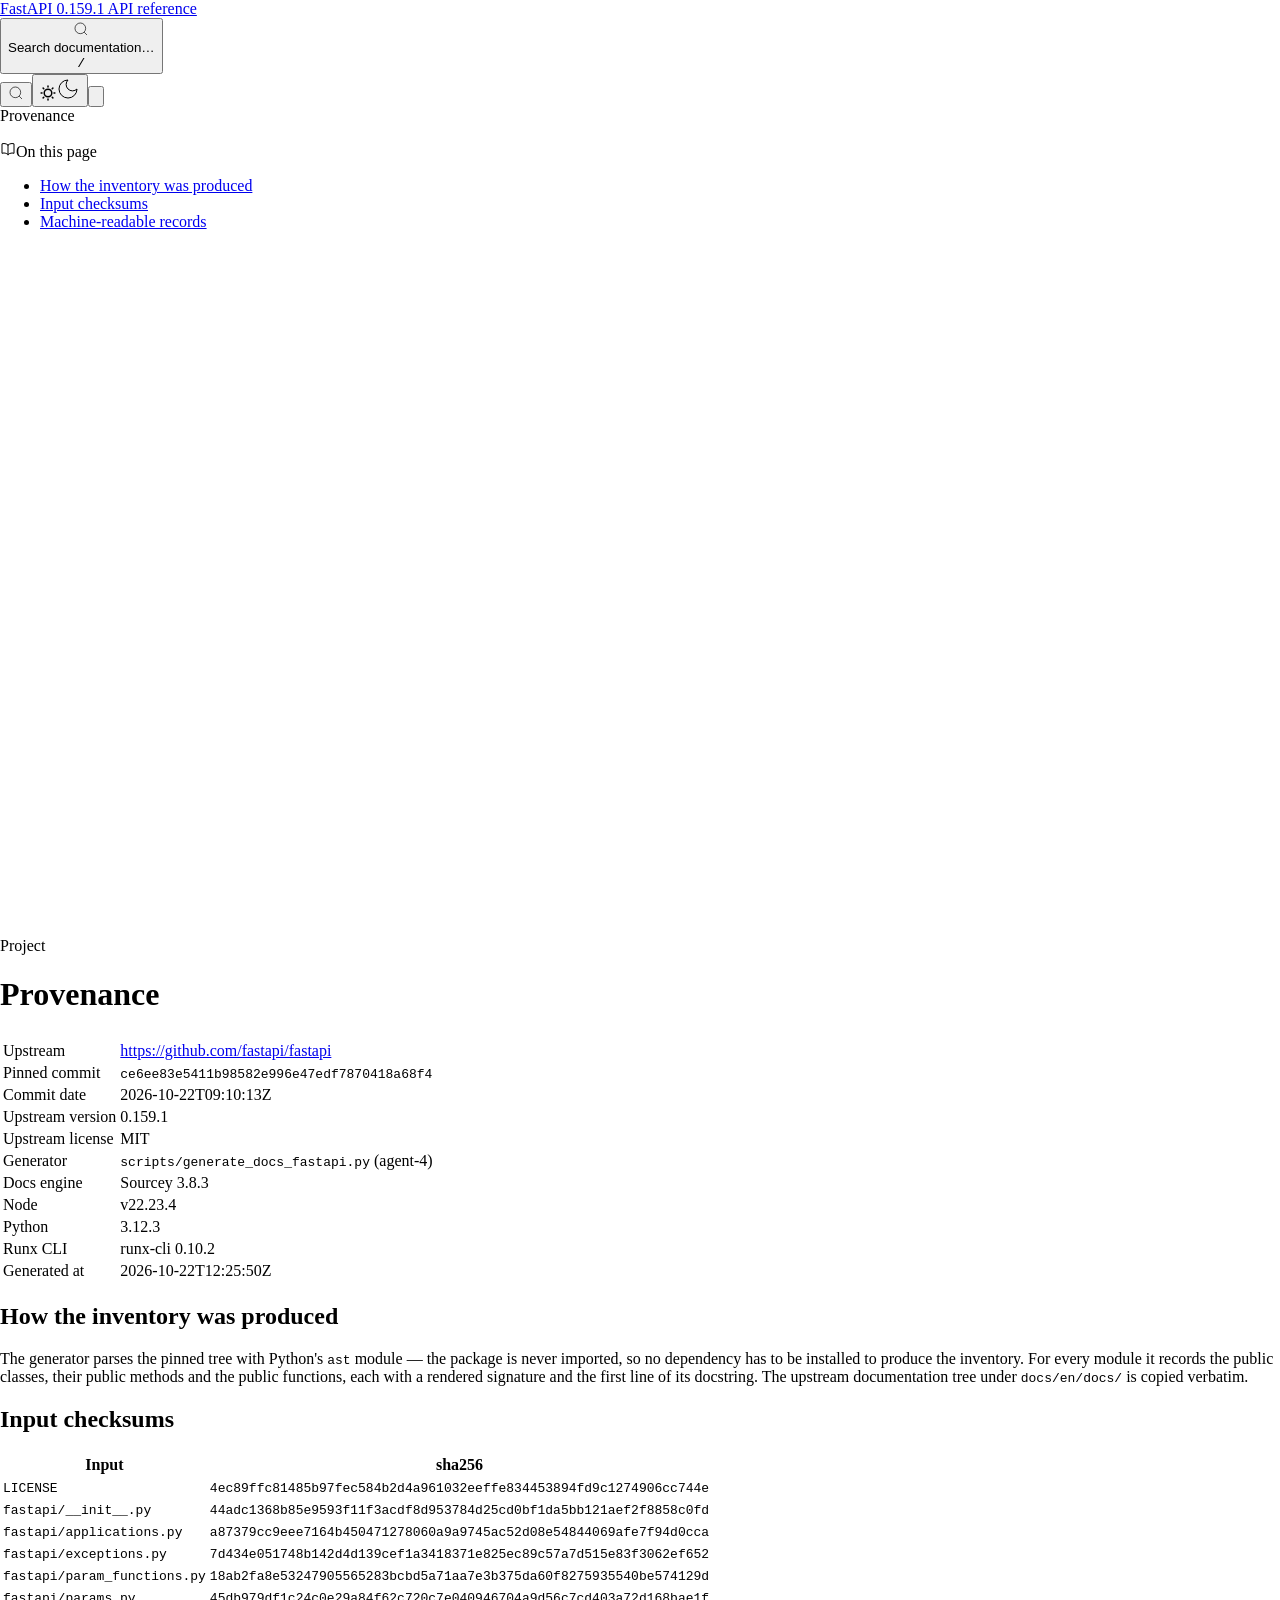
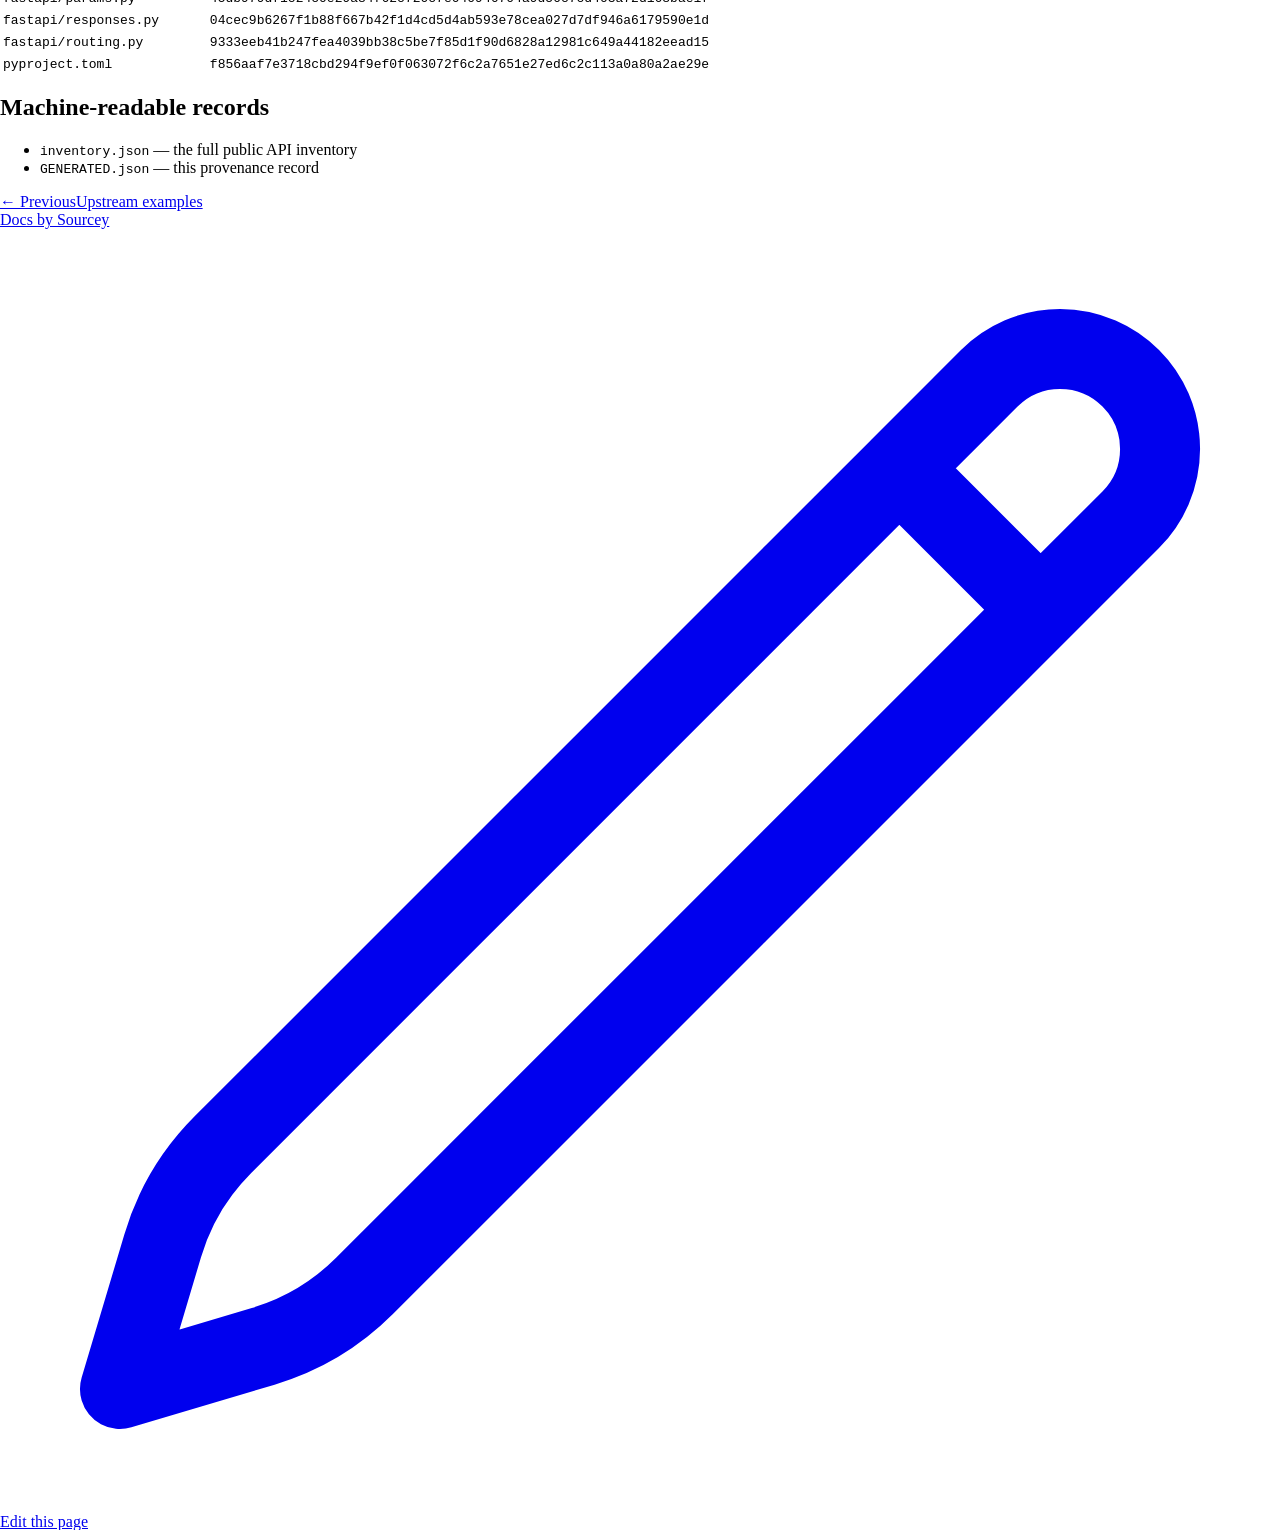
==== docs/provenance/index.html @ 7177ef37 "publish Sourcey build 20261022T122623Z" ====
<!DOCTYPE html>
<html lang="en" dir="ltr"><head><meta charset="utf-8"/><meta name="viewport" content="width=device-width, initial-scale=1"/><title>Provenance - FastAPI 0.159.1 API reference</title><meta name="description" content="The generator parses the pinned tree with Python's ast module — the package is never imported, so no dependency has to be installed to produce the inventory. For every module it records the public classes, their public methods and the public functions, each with a rendered signature and the first line of its docstring. The upstream documentation tree under docs/en/docs/ is copied verbatim."/><script type="application/ld+json">{"@context":"https://schema.org","@type":"BreadcrumbList","itemListElement":[{"@type":"ListItem","position":1,"name":"Documentation","item":"https://asporeteam.github.io/sourcey-docs-fastapi/docs/"},{"@type":"ListItem","position":2,"name":"Provenance","item":"https://asporeteam.github.io/sourcey-docs-fastapi/docs/provenance/"}]}</script><link rel="alternate" hreflang="en" href="https://asporeteam.github.io/sourcey-docs-fastapi/docs/provenance/"/><meta name="generator" content="Sourcey 3.8.3"/><link rel="canonical" href="https://asporeteam.github.io/sourcey-docs-fastapi/docs/provenance/"/><meta property="og:title" content="Provenance - FastAPI 0.159.1 API reference"/><meta property="og:description" content="The generator parses the pinned tree with Python's ast module — the package is never imported, so no dependency has to be installed to produce the inventory. For every module it records the public classes, their public methods and the public functions, each with a rendered signature and the first line of its docstring. The upstream documentation tree under docs/en/docs/ is copied verbatim."/><meta property="og:type" content="website"/><meta property="og:site_name" content="FastAPI 0.159.1 API reference"/><meta property="og:url" content="https://asporeteam.github.io/sourcey-docs-fastapi/docs/provenance/"/><meta property="og:image" content="https://asporeteam.github.io/sourcey-docs-fastapi/_og/docs/provenance/index.png"/><meta property="og:image:width" content="1200"/><meta property="og:image:height" content="630"/><meta property="og:image:type" content="image/png"/><meta name="twitter:card" content="summary_large_image"/><meta name="twitter:title" content="Provenance - FastAPI 0.159.1 API reference"/><meta name="twitter:description" content="The generator parses the pinned tree with Python's ast module — the package is never imported, so no dependency has to be installed to produce the inventory. For every module it records the public classes, their public methods and the public functions, each with a rendered signature and the first line of its docstring. The upstream documentation tree under docs/en/docs/ is copied verbatim."/><meta name="twitter:image" content="https://asporeteam.github.io/sourcey-docs-fastapi/_og/docs/provenance/index.png"/><meta name="sourcey-assets" content="/sourcey-docs-fastapi/"/><meta name="sourcey-search-indexes" content="[&quot;/sourcey-docs-fastapi/_search/context-72cbcbbb591892bb.json&quot;]"/><meta name="sourcey-search-module" content="/sourcey-docs-fastapi/_assets/bac8762bd4a99c91c5ad/sourcey-search.js"/><link rel="alternate" type="text/markdown" href="https://asporeteam.github.io/sourcey-docs-fastapi/docs/provenance/index.md" title="Markdown"/><link rel="describedby" type="text/plain" href="https://asporeteam.github.io/sourcey-docs-fastapi/llms.txt" title="Documentation index"/><link rel="preconnect" href="https://fonts.googleapis.com"/><link rel="preconnect" href="https://fonts.gstatic.com" crossorigin="anonymous"/><link rel="stylesheet" href="https://fonts.googleapis.com/css2?family=Inter:wght@400;500;550;600;650;700;750&amp;display=swap"/><style>
    :root {
      --color-primary: 99 102 241;
      --color-primary-light: 129 140 248;
      --color-primary-dark: 79 70 229;
      --color-primary-ink: 79 70 229;
      --color-background-light: 255 255 255;
      --color-background-dark: 11 12 16;
      
      --font-sans: 'Inter', ui-sans-serif, system-ui, -apple-system, BlinkMacSystemFont, 'Segoe UI', sans-serif;
      --font-mono: ui-monospace, 'SF Mono', 'Cascadia Code', Consolas, 'Liberation Mono', Menlo, monospace;
      --sidebar-width: 18rem;
      --toc-width: 19rem;
      --content-max-width: 44rem;
      --header-height: 7.5rem;
    }
    html:has(#navbar) { scroll-padding-top: var(--header-height); }
    @media (min-width: 1024px) {
      :root { --header-height: 4rem; }
    }
    body { margin: 0; background: rgb(var(--color-background-light)); }
    .dark body { background: rgb(var(--color-background-dark)); }
  </style><script src="/sourcey-docs-fastapi/_assets/bac8762bd4a99c91c5ad/sourcey-theme.js" data-default="system" data-storage-key="sourcey-theme"></script><link rel="stylesheet" href="/sourcey-docs-fastapi/_assets/bac8762bd4a99c91c5ad/sourcey.css"/></head><body id="sourcey" data-sourcey-theme="default"><div id="page" data-sourcey-theme="default" class="relative antialiased text-[rgb(var(--color-gray-500))] dark:text-[rgb(var(--color-gray-400))]"><header id="navbar" class="z-30 fixed lg:sticky top-0 w-full"><div class="navbar-band absolute w-full h-full flex-none border-b border-[rgb(var(--color-gray-200)/0.7)] dark:border-[rgb(var(--color-gray-300)/0.06)] bg-[rgb(var(--color-background-light))] dark:bg-[rgb(var(--color-background-dark))]"></div><div class="max-w-[92rem] mx-auto relative"><div class="sourcey-header-top relative"><div class="sourcey-header-frame flex items-center h-16 min-w-0 mx-4 lg:mx-0"><div class="sourcey-header-top-inner h-full relative flex-1 flex items-center gap-x-4 min-w-0"><div class="sourcey-header-brand flex-1 flex items-center gap-x-4"><a href="/sourcey-docs-fastapi/docs/" class="sourcey-logo select-none inline-block"><span class="text-sm font-semibold text-[rgb(var(--color-gray-900))] dark:text-[rgb(var(--color-gray-200))]">FastAPI 0.159.1 API reference</span></a></div><div class="sourcey-header-search relative hidden lg:flex items-center flex-1 z-20 gap-2"><button id="search-open" type="button" aria-keyshortcuts="/" class="sourcey-search-control group flex pointer-events-auto rounded-[var(--sourcey-control-radius)] w-full items-center text-sm leading-6 h-[var(--sourcey-control-height)] pl-3.5 pr-3 text-[rgb(var(--color-gray-500))] dark:text-[rgb(var(--color-gray-400))] ring-1 ring-[rgb(var(--color-gray-400)/0.3)] hover:ring-[rgb(var(--color-gray-600)/0.3)] dark:ring-[rgb(var(--color-gray-600)/0.3)] dark:hover:ring-[rgb(var(--color-gray-500)/0.3)] justify-between truncate gap-2 min-w-[43px] cursor-pointer bg-[rgb(var(--color-background-light))] dark:bg-[rgb(var(--color-background-dark))] dark:brightness-110 dark:hover:brightness-125"><div class="flex items-center gap-2 min-w-[42px]"><svg xmlns="http://www.w3.org/2000/svg" width="16" height="16" viewBox="0 0 24 24" fill="none" stroke="currentColor" strokeWidth="2" strokeLinecap="round" strokeLinejoin="round" class="min-w-4 flex-none"><circle cx="11" cy="11" r="8"></circle><path d="m21 21-4.3-4.3"></path></svg><div class="truncate min-w-0">Search documentation…</div></div><kbd aria-hidden="true">/</kbd></button></div><div class="sourcey-header-end contents"><div class="sourcey-header-actions flex-1 relative hidden lg:flex items-center ml-auto justify-end"></div><div class="flex items-center gap-1 lg:gap-0"><button id="search-open-mobile" type="button" aria-label="Search" class="text-[rgb(var(--color-gray-500))] w-11 h-11 lg:hidden flex items-center justify-center"><svg xmlns="http://www.w3.org/2000/svg" width="16" height="16" viewBox="0 0 24 24" fill="none" stroke="currentColor" strokeWidth="2" strokeLinecap="round" strokeLinejoin="round" class="min-w-4 flex-none"><circle cx="11" cy="11" r="8"></circle><path d="m21 21-4.3-4.3"></path></svg></button><button id="theme-toggle" type="button" aria-label="Switch to dark mode" data-light-label="Switch to light mode" data-dark-label="Switch to dark mode" class="w-11 h-11 lg:w-8 lg:h-8 p-2 flex items-center justify-center cursor-pointer text-[rgb(var(--color-gray-400))] hover:text-[rgb(var(--color-gray-600))] dark:text-[rgb(var(--color-gray-500))] dark:hover:text-[rgb(var(--color-gray-300))]"><svg width="16" height="16" viewBox="0 0 16 16" fill="none" stroke="currentColor" class="h-4 w-4 block dark:hidden"><g stroke-width="1.5" stroke-linecap="round" stroke-linejoin="round"><path d="M8 1.11V2"></path><path d="M12.87 3.13L12.24 3.76"></path><path d="M14.89 8H14"></path><path d="M12.87 12.87L12.24 12.24"></path><path d="M8 14.89V14"></path><path d="M3.13 12.87L3.76 12.24"></path><path d="M1.11 8H2"></path><path d="M3.13 3.13L3.76 3.76"></path><circle cx="8" cy="8" r="3.78"></circle></g></svg><svg xmlns="http://www.w3.org/2000/svg" width="24" height="24" viewBox="0 0 24 24" fill="none" stroke="currentColor" strokeWidth="2" strokeLinecap="round" strokeLinejoin="round" class="h-4 w-4 hidden dark:block"><path d="M12 3a6 6 0 0 0 9 9 9 9 0 1 1-9-9Z"></path></svg></button><button type="button" data-drawer-slide="right" aria-label="Open navigation" class="text-[rgb(var(--color-gray-500))] w-11 h-11 lg:hidden flex items-center justify-center hover:text-[rgb(var(--color-gray-600))]"><svg class="h-4" fill="currentColor" xmlns="http://www.w3.org/2000/svg" viewBox="0 0 448 512"><path d="M0 96C0 78.3 14.3 64 32 64H416c17.7 0 32 14.3 32 32s-14.3 32-32 32H32C14.3 128 0 113.7 0 96zM0 256c0-17.7 14.3-32 32-32H416c17.7 0 32 14.3 32 32s-14.3 32-32 32H32c-17.7 0-32-14.3-32-32zM448 416c0 17.7-14.3 32-32 32H32c-17.7 0-32-14.3-32-32s14.3-32 32-32H416c17.7 0 32 14.3 32 32z"></path></svg></button></div></div></div></div></div><div class="sourcey-header-navigation" data-desktop="false"><div class="sourcey-mobile-trail"><div class="flex items-center min-w-0 space-x-3 leading-6 whitespace-nowrap"><span class="font-semibold text-[rgb(var(--color-gray-900))] dark:text-[rgb(var(--color-gray-200))] truncate min-w-0">Provenance</span></div></div></div></div></header><span class="fixed inset-0 bg-[rgb(var(--color-background-light))] dark:bg-[rgb(var(--color-background-dark))] -z-10 pointer-events-none"></span><div class="max-w-[92rem] mx-auto relative px-4 lg:px-8"><div id="sidebar" class="sourcey-nav-host"><dialog id="mobile-nav" class="mobile-nav-dialog sourcey-responsive-nav"><div class="sourcey-nav-context"></div><nav id="nav" class="sourcey-nav-scroll pt-5 pb-3 px-4 flex-1 overflow-y-auto" aria-label="Documentation" data-sourcey-sidebar-scroll="true" data-sourcey-sidebar-tab="docs"><div><span class="nav-group-label">Start here</span><ul class="space-y-px"><li><a href="/sourcey-docs-fastapi/docs/" class="nav-link"><span class="flex-1 break-words [word-break:break-word]">Overview</span></a></li><li><a href="/sourcey-docs-fastapi/docs/getting-started/" class="nav-link"><span class="flex-1 break-words [word-break:break-word]">Getting started</span></a></li></ul></div><div class="mt-6 lg:mt-8"><span class="nav-group-label">Reference</span><ul class="space-y-px"><li><a href="/sourcey-docs-fastapi/docs/reference/classes/" class="nav-link"><span class="flex-1 break-words [word-break:break-word]">Classes</span></a></li><li><a href="/sourcey-docs-fastapi/docs/reference/routing/" class="nav-link"><span class="flex-1 break-words [word-break:break-word]">Routing</span></a></li><li><a href="/sourcey-docs-fastapi/docs/reference/parameters/" class="nav-link"><span class="flex-1 break-words [word-break:break-word]">Parameters</span></a></li><li><a href="/sourcey-docs-fastapi/docs/reference/responses/" class="nav-link"><span class="flex-1 break-words [word-break:break-word]">Responses</span></a></li><li><a href="/sourcey-docs-fastapi/docs/reference/exceptions/" class="nav-link"><span class="flex-1 break-words [word-break:break-word]">Exceptions</span></a></li><li><a href="/sourcey-docs-fastapi/docs/reference/config/" class="nav-link"><span class="flex-1 break-words [word-break:break-word]">Configuration</span></a></li></ul></div><div class="mt-6 lg:mt-8"><span class="nav-group-label">Upstream</span><ul class="space-y-px"><li><a href="/sourcey-docs-fastapi/docs/upstream/index/" class="nav-link"><span class="flex-1 break-words [word-break:break-word]">Upstream docs</span></a></li><li><a href="/sourcey-docs-fastapi/docs/upstream/examples/" class="nav-link"><span class="flex-1 break-words [word-break:break-word]">Upstream examples</span></a></li></ul></div><div class="mt-6 lg:mt-8"><span class="nav-group-label">Project</span><ul class="space-y-px"><li><a href="/sourcey-docs-fastapi/docs/provenance/" class="nav-link active" aria-current="page"><span class="flex-1 break-words [word-break:break-word]">Provenance</span></a></li></ul></div></nav></dialog></div><main id="docs"><div class="flex flex-row-reverse gap-8 box-border w-full"><aside id="toc" aria-labelledby="sourcey-toc-label" class="hidden xl:flex self-start sticky xl:flex-col max-w-[28rem] xl:mr-4 z-[21]" style="height: calc(100vh - var(--header-height) - 2.5rem); top: calc(var(--header-height) + 2.5rem)"><div class="z-10 hidden xl:flex box-border max-h-full pl-10 w-[19rem]"><div class="text-[rgb(var(--color-gray-600))] text-sm leading-6 w-[16.5rem] overflow-y-auto space-y-2 pb-4 -mt-10 pt-10"><p id="sourcey-toc-label" class="font-medium text-[rgb(var(--color-gray-700))] dark:text-[rgb(var(--color-gray-300))] flex items-center gap-2"><svg class="shrink-0" width="16" height="16" aria-hidden="true" xmlns="http://www.w3.org/2000/svg" fill="none" viewBox="0 0 24 24" stroke-width="1.5" stroke="currentColor"><path stroke-linecap="round" stroke-linejoin="round" d="M12 6.042A8.967 8.967 0 0 0 6 3.75c-1.052 0-2.062.18-3 .512v14.25A8.987 8.987 0 0 1 6 18c2.305 0 4.408.867 6 2.292m0-14.25a8.966 8.966 0 0 1 6-2.292c1.052 0 2.062.18 3 .512v14.25A8.987 8.987 0 0 0 18 18a8.967 8.967 0 0 0-6 2.292m0-14.25v14.25"/></svg>On this page</p><nav aria-labelledby="sourcey-toc-label"><ul><li><a href="#how-the-inventory-was-produced" class="toc-item break-words block hover:text-[rgb(var(--color-gray-900))] dark:hover:text-[rgb(var(--color-gray-300))] dark:text-[rgb(var(--color-gray-400))] transition-colors py-1 font-medium">How the inventory was produced</a></li><li><a href="#input-checksums" class="toc-item break-words block hover:text-[rgb(var(--color-gray-900))] dark:hover:text-[rgb(var(--color-gray-300))] dark:text-[rgb(var(--color-gray-400))] transition-colors py-1 font-medium">Input checksums</a></li><li><a href="#machine-readable-records" class="toc-item break-words block hover:text-[rgb(var(--color-gray-900))] dark:hover:text-[rgb(var(--color-gray-300))] dark:text-[rgb(var(--color-gray-400))] transition-colors py-1 font-medium">Machine-readable records</a></li></ul></nav></div></div></aside><div class="relative grow box-border flex-col w-full mx-auto px-1 min-w-0 lg:pl-[23.7rem] lg:-ml-12 lg:mr-4 xl:mr-0 xl:w-[calc(100%-28rem)]" id="content-area"><header class="relative leading-none"><div class="mt-0.5 space-y-2.5"><div class="h-5 text-[rgb(var(--color-primary-ink))] dark:text-[rgb(var(--color-primary-light))] text-sm font-semibold">Project</div><div class="flex flex-col sm:flex-row items-start sm:items-center relative gap-2 min-w-0"><h1 class="text-2xl sm:text-3xl text-[rgb(var(--color-gray-900))] tracking-tight dark:text-[rgb(var(--color-gray-200))] font-bold" style="overflow-wrap: anywhere">Provenance</h1></div></div></header><div class="prose prose-gray dark:prose-invert relative mt-8 mb-14 max-w-none"><span id="provenance" aria-hidden="true"></span><div class="table-wrap" tabindex="0"><table><thead><tr><td></td><td></td></tr></thead><tbody><tr><td>Upstream</td><td><a href="https://github.com/fastapi/fastapi" target="_blank" rel="noopener">https://github.com/fastapi/fastapi</a></td></tr>
<tr><td>Pinned commit</td><td><code>ce6ee83e5411b98582e996e47edf7870418a68f4</code></td></tr>
<tr><td>Commit date</td><td>2026-10-22T09:10:13Z</td></tr>
<tr><td>Upstream version</td><td>0.159.1</td></tr>
<tr><td>Upstream license</td><td>MIT</td></tr>
<tr><td>Generator</td><td><code>scripts/generate_docs_fastapi.py</code> (agent-4)</td></tr>
<tr><td>Docs engine</td><td>Sourcey 3.8.3</td></tr>
<tr><td>Node</td><td>v22.23.4</td></tr>
<tr><td>Python</td><td>3.12.3</td></tr>
<tr><td>Runx CLI</td><td>runx-cli 0.10.2</td></tr>
<tr><td>Generated at</td><td>2026-10-22T12:25:50Z</td></tr></tbody></table></div><h2 id="how-the-inventory-was-produced">How the inventory was produced</h2><p>The generator parses the pinned tree with Python's <code>ast</code> module — the package
is never imported, so no dependency has to be installed to produce the
inventory. For every module it records the public classes, their public
methods and the public functions, each with a rendered signature and the first
line of its docstring. The upstream documentation tree under <code>docs/en/docs/</code> is
copied verbatim.</p>
<h2 id="input-checksums">Input checksums</h2><div class="table-wrap" tabindex="0"><table><thead><tr><th>Input</th><th>sha256</th></tr></thead><tbody><tr><td><code>LICENSE</code></td><td><code>4ec89ffc81485b97fec584b2d4a961032eeffe834453894fd9c1274906cc744e</code></td></tr>
<tr><td><code>fastapi/__init__.py</code></td><td><code>44adc1368b85e9593f11f3acdf8d953784d25cd0bf1da5bb121aef2f8858c0fd</code></td></tr>
<tr><td><code>fastapi/applications.py</code></td><td><code>a87379cc9eee7164b450471278060a9a9745ac52d08e54844069afe7f94d0cca</code></td></tr>
<tr><td><code>fastapi/exceptions.py</code></td><td><code>7d434e051748b142d4d139cef1a3418371e825ec89c57a7d515e83f3062ef652</code></td></tr>
<tr><td><code>fastapi/param_functions.py</code></td><td><code>18ab2fa8e53247905565283bcbd5a71aa7e3b375da60f8275935540be574129d</code></td></tr>
<tr><td><code>fastapi/params.py</code></td><td><code>45db979df1c24c0e29a84f62c720c7e040946704a9d56c7cd403a72d168bae1f</code></td></tr>
<tr><td><code>fastapi/responses.py</code></td><td><code>04cec9b6267f1b88f667b42f1d4cd5d4ab593e78cea027d7df946a6179590e1d</code></td></tr>
<tr><td><code>fastapi/routing.py</code></td><td><code>9333eeb41b247fea4039bb38c5be7f85d1f90d6828a12981c649a44182eead15</code></td></tr>
<tr><td><code>pyproject.toml</code></td><td><code>f856aaf7e3718cbd294f9ef0f063072f6c2a7651e27ed6c2c113a0a80a2ae29e</code></td></tr></tbody></table></div><h2 id="machine-readable-records">Machine-readable records</h2><ul>
<li><code>inventory.json</code> — the full public API inventory</li>
<li><code>GENERATED.json</code> — this provenance record</li>
</ul>
</div><nav class="mt-12 flex items-stretch justify-between gap-4" aria-label="Previous and next page"><a href="/sourcey-docs-fastapi/docs/upstream/examples/" class="group flex flex-col gap-1 px-4 py-3 rounded-lg border border-[rgb(var(--color-gray-200)/0.7)] dark:border-[rgb(var(--color-gray-800)/0.5)] hover:border-[rgb(var(--color-primary)/0.4)] dark:hover:border-[rgb(var(--color-primary-light)/0.3)] transition-colors no-underline"><span class="text-xs text-[rgb(var(--color-gray-500))] dark:text-[rgb(var(--color-gray-400))]">← Previous</span><span class="text-sm font-medium text-[rgb(var(--color-gray-700))] dark:text-[rgb(var(--color-gray-300))] group-hover:text-[rgb(var(--color-primary-ink))] dark:group-hover:text-[rgb(var(--color-primary-light))] transition-colors">Upstream examples</span></a></nav><div class="mt-16 mb-8 flex flex-wrap items-center justify-between gap-x-6 gap-y-3 border-t border-[rgb(var(--color-gray-200)/0.7)] dark:border-[rgb(var(--color-gray-800)/0.5)] pt-6 text-xs text-[rgb(var(--color-gray-500))] dark:text-[rgb(var(--color-gray-400))]"><div class="flex flex-wrap items-center gap-x-4 gap-y-1"><a href="https://sourcey.com/docs" target="_blank" rel="noopener" class="hover:text-[rgb(var(--color-gray-600))] dark:hover:text-[rgb(var(--color-gray-300))] transition-colors">Docs by Sourcey</a></div><div class="flex items-center gap-4"><a href="https://github.com/fastapi/fastapi/edit/main/site/docs/docs/provenance.md" target="_blank" rel="noopener" class="hover:text-[rgb(var(--color-gray-600))] dark:hover:text-[rgb(var(--color-gray-300))] transition-colors flex items-center gap-1"><svg xmlns="http://www.w3.org/2000/svg" fill="none" viewBox="0 0 24 24" stroke-width="1.5" stroke="currentColor" class="w-3 h-3 mr-0.5"><path stroke-linecap="round" stroke-linejoin="round" d="m16.862 4.487 1.687-1.688a1.875 1.875 0 1 1 2.652 2.652L6.832 19.82a4.5 4.5 0 0 1-1.897 1.13l-2.685.8.8-2.685a4.5 4.5 0 0 1 1.13-1.897L16.863 4.487Zm0 0L19.5 7.125"></path></svg>Edit this page</a></div></div></div></div></main></div><dialog id="search-dialog" role="dialog" aria-label="Search" data-loading="Loading…" data-error="Search could not load." data-retry="Try again" data-empty="No results"><div class="search-dialog-inner"><div class="search-input-row"><svg xmlns="http://www.w3.org/2000/svg" viewBox="0 0 20 20" fill="currentColor" class="search-input-icon"><path fill-rule="evenodd" d="M9 3.5a5.5 5.5 0 1 0 0 11 5.5 5.5 0 0 0 0-11ZM2 9a7 7 0 1 1 12.452 4.391l3.328 3.329a.75.75 0 1 1-1.06 1.06l-3.329-3.328A7 7 0 0 1 2 9Z" clip-rule="evenodd"></path></svg><input id="search-input" aria-label="Search" type="text" placeholder="Search documentation…" autocomplete="off" spellcheck="false"/></div><div id="search-results" aria-live="polite"></div><div class="search-footer"><span class="search-footer-hint"><kbd>↑↓</kbd> navigate</span><span class="search-footer-hint"><kbd>↵</kbd> select</span><span class="search-footer-hint"><kbd>esc</kbd> close</span></div></div></dialog></div><script src="/sourcey-docs-fastapi/_assets/bac8762bd4a99c91c5ad/sourcey.js" defer></script></body></html>
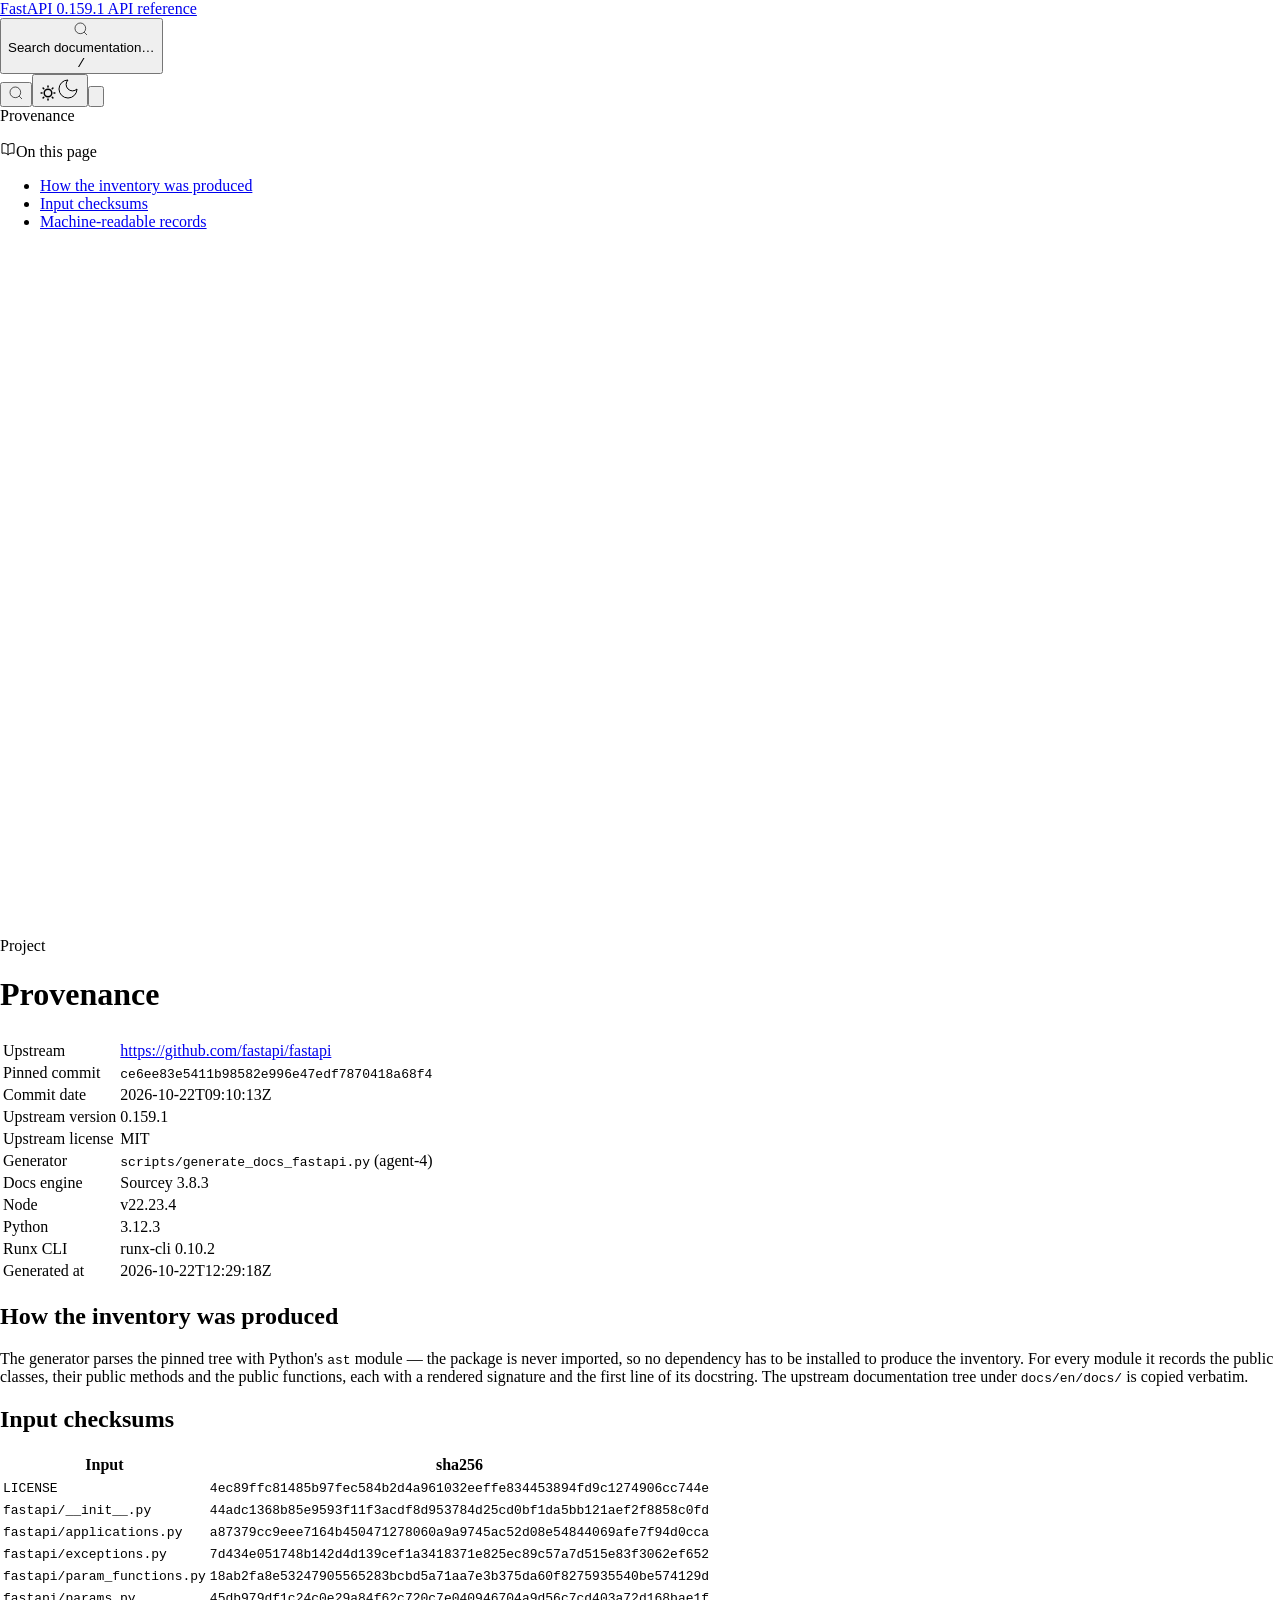
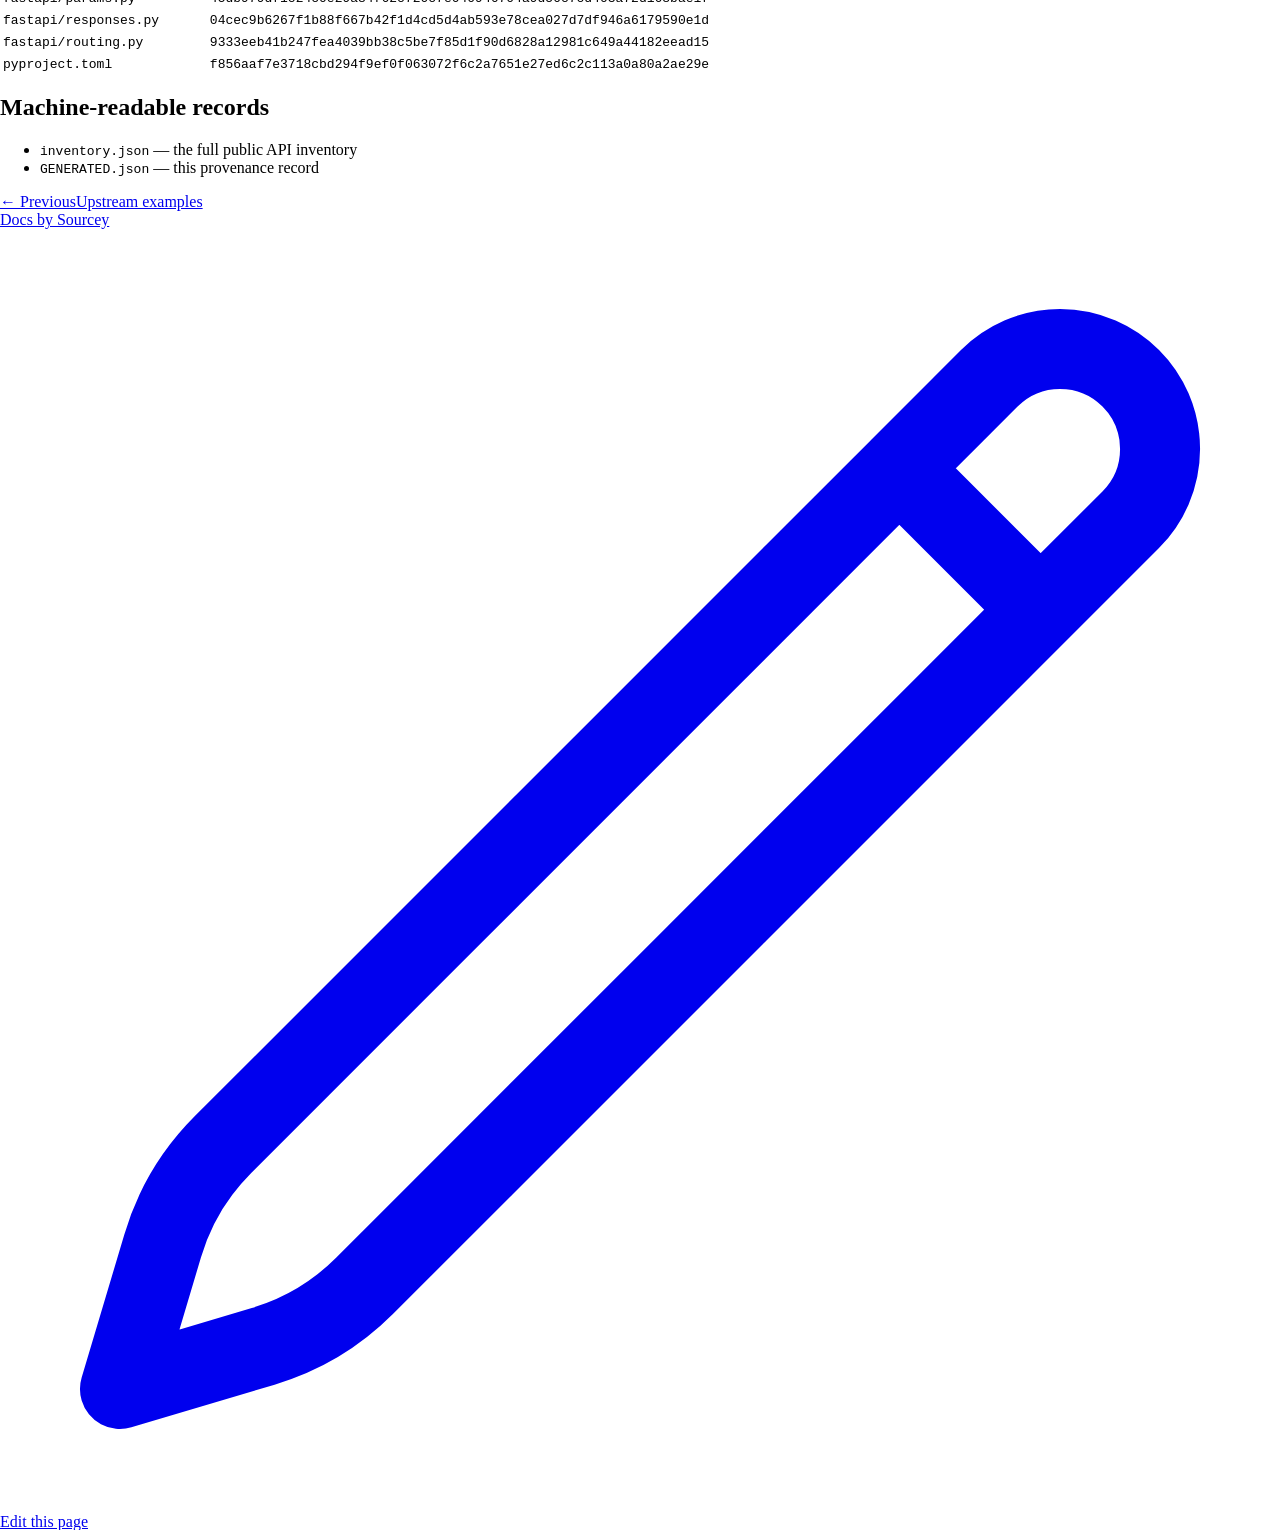
==== commit 504c3bbc: "publish Sourcey build 20261022T122940Z" ====
--- a/docs/provenance/index.html
+++ b/docs/provenance/index.html
@@ -31,7 +31,7 @@
 <tr><td>Node</td><td>v22.23.4</td></tr>
 <tr><td>Python</td><td>3.12.3</td></tr>
 <tr><td>Runx CLI</td><td>runx-cli 0.10.2</td></tr>
-<tr><td>Generated at</td><td>2026-10-22T12:25:50Z</td></tr></tbody></table></div><h2 id="how-the-inventory-was-produced">How the inventory was produced</h2><p>The generator parses the pinned tree with Python's <code>ast</code> module — the package
+<tr><td>Generated at</td><td>2026-10-22T12:29:18Z</td></tr></tbody></table></div><h2 id="how-the-inventory-was-produced">How the inventory was produced</h2><p>The generator parses the pinned tree with Python's <code>ast</code> module — the package
 is never imported, so no dependency has to be installed to produce the
 inventory. For every module it records the public classes, their public
 methods and the public functions, each with a rendered signature and the first
